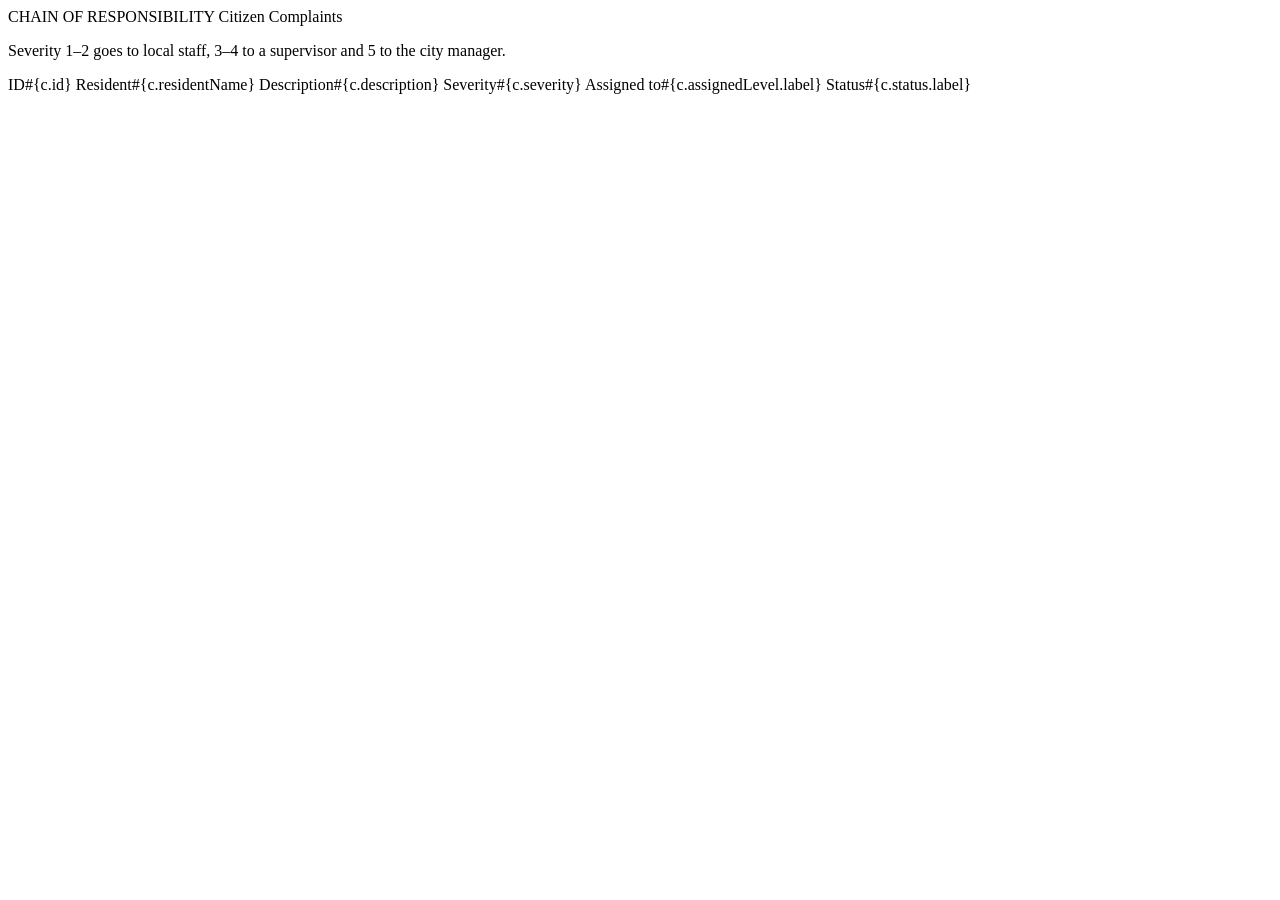
==== smartcity-web/src/main/webapp/complaints.html @ ba569fc9 "SmartCity360 — Quick & Simple Summary What is SmartCity360? SmartCity360 is a web-based smart city m" ====
<!DOCTYPE html>
<html xmlns="http://www.w3.org/1999/xhtml"
      xmlns:h="jakarta.faces.html"
      xmlns:f="jakarta.faces.core"
      xmlns:ui="jakarta.faces.facelets"
      xmlns:pt="jakarta.faces.passthrough">
<ui:composition template="/WEB-INF/templates/layout.html">
    <ui:define name="eyebrow">CHAIN OF RESPONSIBILITY</ui:define>
    <ui:define name="title">Citizen Complaints</ui:define>

    <ui:define name="content">
        <section class="panel">
            <p>Severity 1–2 goes to local staff, 3–4 to a supervisor and 5 to the city manager.</p>
            <h:form>
                <h:messages styleClass="messages" infoClass="info" errorClass="error"/>
                <div class="formrow">
                    <h:inputText value="#{complaintBean.complaint.residentName}" pt:placeholder="Resident name"/>
                    <h:inputText value="#{complaintBean.complaint.description}" pt:placeholder="Complaint description"/>
                    <h:inputText value="#{complaintBean.complaint.severity}" pt:placeholder="Severity 1-5"/>
                    <h:commandButton value="Submit complaint" action="#{complaintBean.submit}"/>
                </div>
            </h:form>

            <h:form>
                <h:dataTable value="#{complaintBean.complaints}" var="c" styleClass="data">
                    <h:column><f:facet name="header">ID</f:facet>#{c.id}</h:column>
                    <h:column><f:facet name="header">Resident</f:facet>#{c.residentName}</h:column>
                    <h:column><f:facet name="header">Description</f:facet>#{c.description}</h:column>
                    <h:column><f:facet name="header">Severity</f:facet>#{c.severity}</h:column>
                    <h:column><f:facet name="header">Assigned to</f:facet>#{c.assignedLevel.label}</h:column>
                    <h:column><f:facet name="header">Status</f:facet>#{c.status.label}</h:column>
                    <h:column>
                        <h:commandButton value="Resolve" action="#{complaintBean.resolve(c.id)}"
                                         rendered="#{c.status != 'RESOLVED'}"/>
                    </h:column>
                </h:dataTable>
            </h:form>
        </section>
    </ui:define>
</ui:composition>
</html>
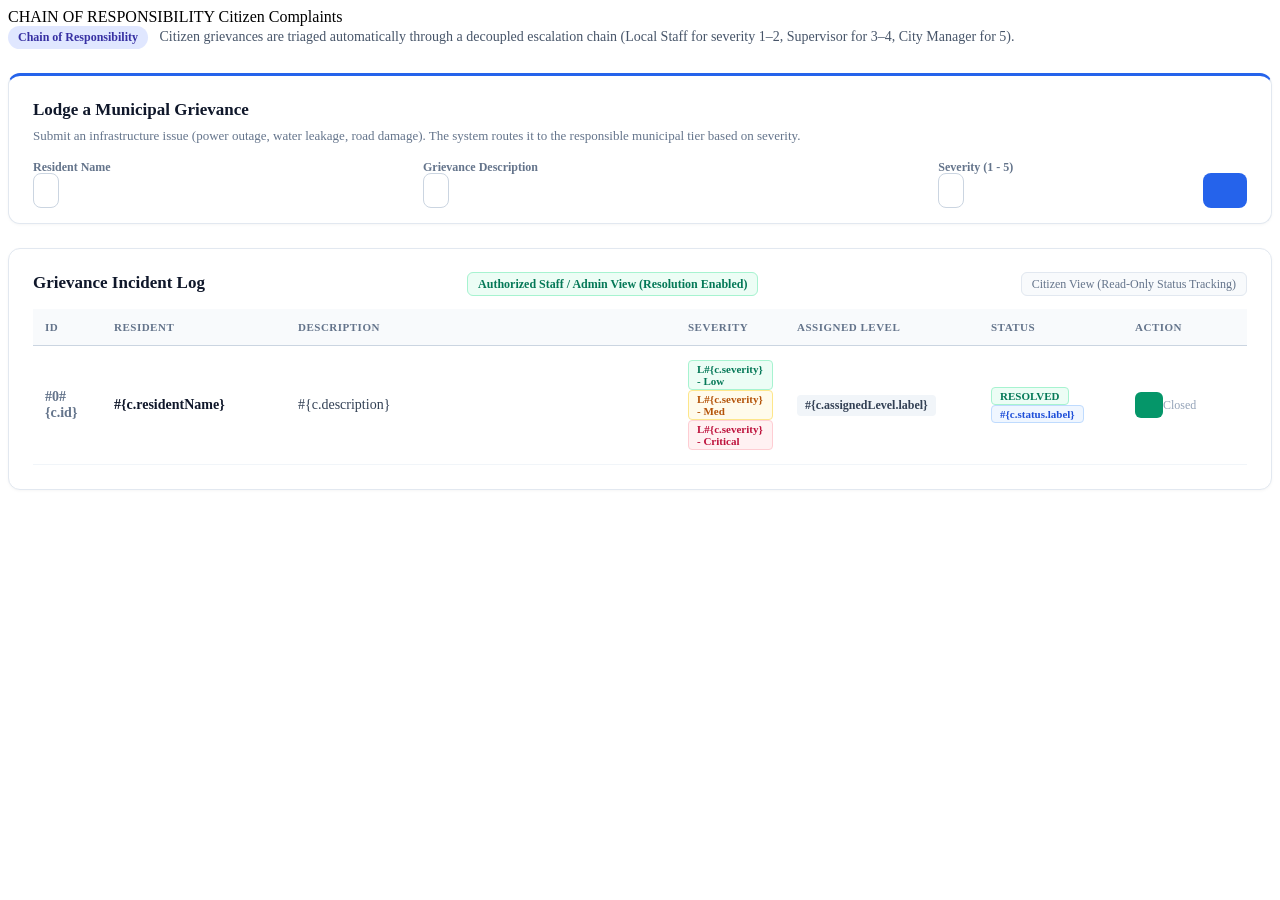
==== commit 806ddc8d: "SmartCity360 — Quick & Simple Summary What is SmartCity360? SmartCity360 is a web-based smart city m" ====
--- a/smartcity-web/src/main/webapp/complaints.html
+++ b/smartcity-web/src/main/webapp/complaints.html
@@ -9,31 +9,119 @@
     <ui:define name="title">Citizen Complaints</ui:define>
 
     <ui:define name="content">
-        <section class="panel">
-            <p>Severity 1–2 goes to local staff, 3–4 to a supervisor and 5 to the city manager.</p>
-            <h:form>
-                <h:messages styleClass="messages" infoClass="info" errorClass="error"/>
-                <div class="formrow">
-                    <h:inputText value="#{complaintBean.complaint.residentName}" pt:placeholder="Resident name"/>
-                    <h:inputText value="#{complaintBean.complaint.description}" pt:placeholder="Complaint description"/>
-                    <h:inputText value="#{complaintBean.complaint.severity}" pt:placeholder="Severity 1-5"/>
-                    <h:commandButton value="Submit complaint" action="#{complaintBean.submit}"/>
+        <!-- Subtitle and Chain of Responsibility Description Banner -->
+        <div style="margin-bottom: 24px; font-size: 14px; color: #475569; line-height: 1.6;">
+            <span style="display: inline-block; background: #e0e7ff; color: #3730a3; padding: 2px 10px; border-radius: 12px; font-weight: 600; font-size: 12px; margin-right: 8px;">Chain of Responsibility</span>
+            Citizen grievances are triaged automatically through a decoupled escalation chain (Local Staff for severity 1–2, Supervisor for 3–4, City Manager for 5).
+        </div>
+
+        <h:messages styleClass="messages" infoClass="messages info" errorClass="messages error" style="margin-bottom: 20px;"/>
+
+        <!-- Top Panel: Lodge a New Grievance -->
+        <section class="panel" style="background: #ffffff; border: 1px solid #e2e8f0; border-top: 3px solid #2563eb; border-radius: 12px; padding: 24px; box-shadow: 0 1px 3px rgba(0,0,0,0.04); margin-bottom: 24px; margin-top: 0;">
+            <h3 style="margin-top: 0; margin-bottom: 8px; font-size: 17px; font-weight: 700; color: #0f172a;">Lodge a Municipal Grievance</h3>
+            <p style="font-size: 13px; color: #64748b; margin-top: 0; margin-bottom: 16px;">
+                Submit an infrastructure issue (power outage, water leakage, road damage). The system routes it to the responsible municipal tier based on severity.
+            </p>
+            <h:form style="display: flex; flex-direction: column; gap: 14px;">
+                <div style="display: grid; grid-template-columns: 1.5fr 2fr 1fr auto; gap: 14px; align-items: flex-end;">
+                    <div>
+                        <label style="display: block; font-size: 12px; color: #64748b; margin-bottom: 6px; font-weight: 600;">Resident Name</label>
+                        <h:inputText value="#{complaintBean.complaint.residentName}" pt:placeholder="A. Perera"
+                                     style="width: 100%; padding: 9px 12px; border: 1px solid #cbd5e1; border-radius: 8px; font-size: 14px; box-sizing: border-box;"/>
+                    </div>
+                    <div>
+                        <label style="display: block; font-size: 12px; color: #64748b; margin-bottom: 6px; font-weight: 600;">Grievance Description</label>
+                        <h:inputText value="#{complaintBean.complaint.description}" pt:placeholder="Streetlight flickering near Galle Road bus stop"
+                                     style="width: 100%; padding: 9px 12px; border: 1px solid #cbd5e1; border-radius: 8px; font-size: 14px; box-sizing: border-box;"/>
+                    </div>
+                    <div>
+                        <label style="display: block; font-size: 12px; color: #64748b; margin-bottom: 6px; font-weight: 600;">Severity (1 - 5)</label>
+                        <h:inputText value="#{complaintBean.complaint.severity}" pt:placeholder="1-5"
+                                     style="width: 100%; padding: 9px 12px; border: 1px solid #cbd5e1; border-radius: 8px; font-size: 14px; box-sizing: border-box;"/>
+                    </div>
+                    <div>
+                        <h:commandButton value="Submit Complaint" action="#{complaintBean.submit}"
+                                         style="background: #2563eb; color: #ffffff; border: 0; padding: 10px 22px; border-radius: 8px; font-size: 14px; font-weight: 600; cursor: pointer; transition: background 0.15s ease; height: 38px;"/>
+                    </div>
                 </div>
             </h:form>
+        </section>
+
+        <!-- Complaints Table Panel -->
+        <section class="panel" style="background: #ffffff; border: 1px solid #e2e8f0; border-radius: 12px; padding: 24px; box-shadow: 0 1px 3px rgba(0,0,0,0.04);">
+            <div style="display: flex; justify-content: space-between; align-items: center; margin-bottom: 16px;">
+                <h3 style="margin: 0; font-size: 17px; font-weight: 700; color: #0f172a;">Grievance Incident Log</h3>
+                <h:panelGroup rendered="#{authBean.staffOrAdmin}">
+                    <span style="font-size: 12px; color: #047857; background: #ecfdf5; border: 1px solid #a7f3d0; padding: 4px 10px; border-radius: 6px; font-weight: 600;">
+                        Authorized Staff / Admin View (Resolution Enabled)
+                    </span>
+                </h:panelGroup>
+                <h:panelGroup rendered="#{not authBean.staffOrAdmin}">
+                    <span style="font-size: 12px; color: #64748b; background: #f8fafc; border: 1px solid #e2e8f0; padding: 4px 10px; border-radius: 6px; font-weight: 500;">
+                        Citizen View (Read-Only Status Tracking)
+                    </span>
+                </h:panelGroup>
+            </div>
 
             <h:form>
-                <h:dataTable value="#{complaintBean.complaints}" var="c" styleClass="data">
-                    <h:column><f:facet name="header">ID</f:facet>#{c.id}</h:column>
-                    <h:column><f:facet name="header">Resident</f:facet>#{c.residentName}</h:column>
-                    <h:column><f:facet name="header">Description</f:facet>#{c.description}</h:column>
-                    <h:column><f:facet name="header">Severity</f:facet>#{c.severity}</h:column>
-                    <h:column><f:facet name="header">Assigned to</f:facet>#{c.assignedLevel.label}</h:column>
-                    <h:column><f:facet name="header">Status</f:facet>#{c.status.label}</h:column>
-                    <h:column>
-                        <h:commandButton value="Resolve" action="#{complaintBean.resolve(c.id)}"
-                                         rendered="#{c.status != 'RESOLVED'}"/>
-                    </h:column>
-                </h:dataTable>
+                <table style="width: 100%; border-collapse: collapse; font-size: 14px;">
+                    <thead>
+                        <tr style="border-bottom: 1px solid #cbd5e1; text-align: left; background: #f8fafc;">
+                            <th style="padding: 12px; font-size: 11px; font-weight: 700; color: #64748b; letter-spacing: 0.5px; width: 45px;">ID</th>
+                            <th style="padding: 12px; font-size: 11px; font-weight: 700; color: #64748b; letter-spacing: 0.5px; width: 160px;">RESIDENT</th>
+                            <th style="padding: 12px; font-size: 11px; font-weight: 700; color: #64748b; letter-spacing: 0.5px;">DESCRIPTION</th>
+                            <th style="padding: 12px; font-size: 11px; font-weight: 700; color: #64748b; letter-spacing: 0.5px; width: 85px;">SEVERITY</th>
+                            <th style="padding: 12px; font-size: 11px; font-weight: 700; color: #64748b; letter-spacing: 0.5px; width: 170px;">ASSIGNED LEVEL</th>
+                            <th style="padding: 12px; font-size: 11px; font-weight: 700; color: #64748b; letter-spacing: 0.5px; width: 120px;">STATUS</th>
+                            <ui:fragment rendered="#{authBean.staffOrAdmin}">
+                                <th style="padding: 12px; font-size: 11px; font-weight: 700; color: #64748b; letter-spacing: 0.5px; width: 100px;">ACTION</th>
+                            </ui:fragment>
+                        </tr>
+                    </thead>
+                    <tbody>
+                        <ui:repeat value="#{complaintBean.complaints}" var="c">
+                            <tr style="border-bottom: 1px solid #f1f5f9;">
+                                <td style="padding: 14px 12px; color: #64748b; font-weight: 600;">#0#{c.id}</td>
+                                <td style="padding: 14px 12px; font-weight: 600; color: #0f172a;">#{c.residentName}</td>
+                                <td style="padding: 14px 12px; color: #334155; line-height: 1.4;">#{c.description}</td>
+                                <td style="padding: 14px 12px;">
+                                    <ui:fragment rendered="#{c.severity le 2}">
+                                        <span style="display: inline-block; background: #ecfdf5; color: #047857; border: 1px solid #a7f3d0; padding: 2px 8px; border-radius: 4px; font-size: 11px; font-weight: 700;">L#{c.severity} - Low</span>
+                                    </ui:fragment>
+                                    <ui:fragment rendered="#{c.severity eq 3 or c.severity eq 4}">
+                                        <span style="display: inline-block; background: #fffbeb; color: #b45309; border: 1px solid #fde68a; padding: 2px 8px; border-radius: 4px; font-size: 11px; font-weight: 700;">L#{c.severity} - Med</span>
+                                    </ui:fragment>
+                                    <ui:fragment rendered="#{c.severity ge 5}">
+                                        <span style="display: inline-block; background: #fff1f2; color: #be123c; border: 1px solid #fecdd3; padding: 2px 8px; border-radius: 4px; font-size: 11px; font-weight: 700;">L#{c.severity} - Critical</span>
+                                    </ui:fragment>
+                                </td>
+                                <td style="padding: 14px 12px;">
+                                    <span style="display: inline-block; background: #f1f5f9; color: #334155; padding: 3px 8px; border-radius: 4px; font-size: 12px; font-weight: 600;">#{c.assignedLevel.label}</span>
+                                </td>
+                                <td style="padding: 14px 12px;">
+                                    <ui:fragment rendered="#{c.status eq 'RESOLVED'}">
+                                        <span style="display: inline-block; background: #ecfdf5; color: #047857; border: 1px solid #a7f3d0; padding: 2px 8px; border-radius: 4px; font-size: 11px; font-weight: 700;">RESOLVED</span>
+                                    </ui:fragment>
+                                    <ui:fragment rendered="#{c.status ne 'RESOLVED'}">
+                                        <span style="display: inline-block; background: #eff6ff; color: #1d4ed8; border: 1px solid #bfdbfe; padding: 2px 8px; border-radius: 4px; font-size: 11px; font-weight: 700;">#{c.status.label}</span>
+                                    </ui:fragment>
+                                </td>
+                                <ui:fragment rendered="#{authBean.staffOrAdmin}">
+                                    <td style="padding: 14px 12px;">
+                                        <ui:fragment rendered="#{c.status ne 'RESOLVED'}">
+                                            <h:commandButton value="Resolve" action="#{complaintBean.resolve(c.id)}"
+                                                             style="background: #059669; color: #ffffff; border: 0; padding: 6px 14px; border-radius: 6px; font-size: 12px; font-weight: 600; cursor: pointer; transition: background 0.15s ease;"/>
+                                        </ui:fragment>
+                                        <ui:fragment rendered="#{c.status eq 'RESOLVED'}">
+                                            <span style="color: #94a3b8; font-size: 12px; font-weight: 500;">Closed</span>
+                                        </ui:fragment>
+                                    </td>
+                                </ui:fragment>
+                            </tr>
+                        </ui:repeat>
+                    </tbody>
+                </table>
             </h:form>
         </section>
     </ui:define>
